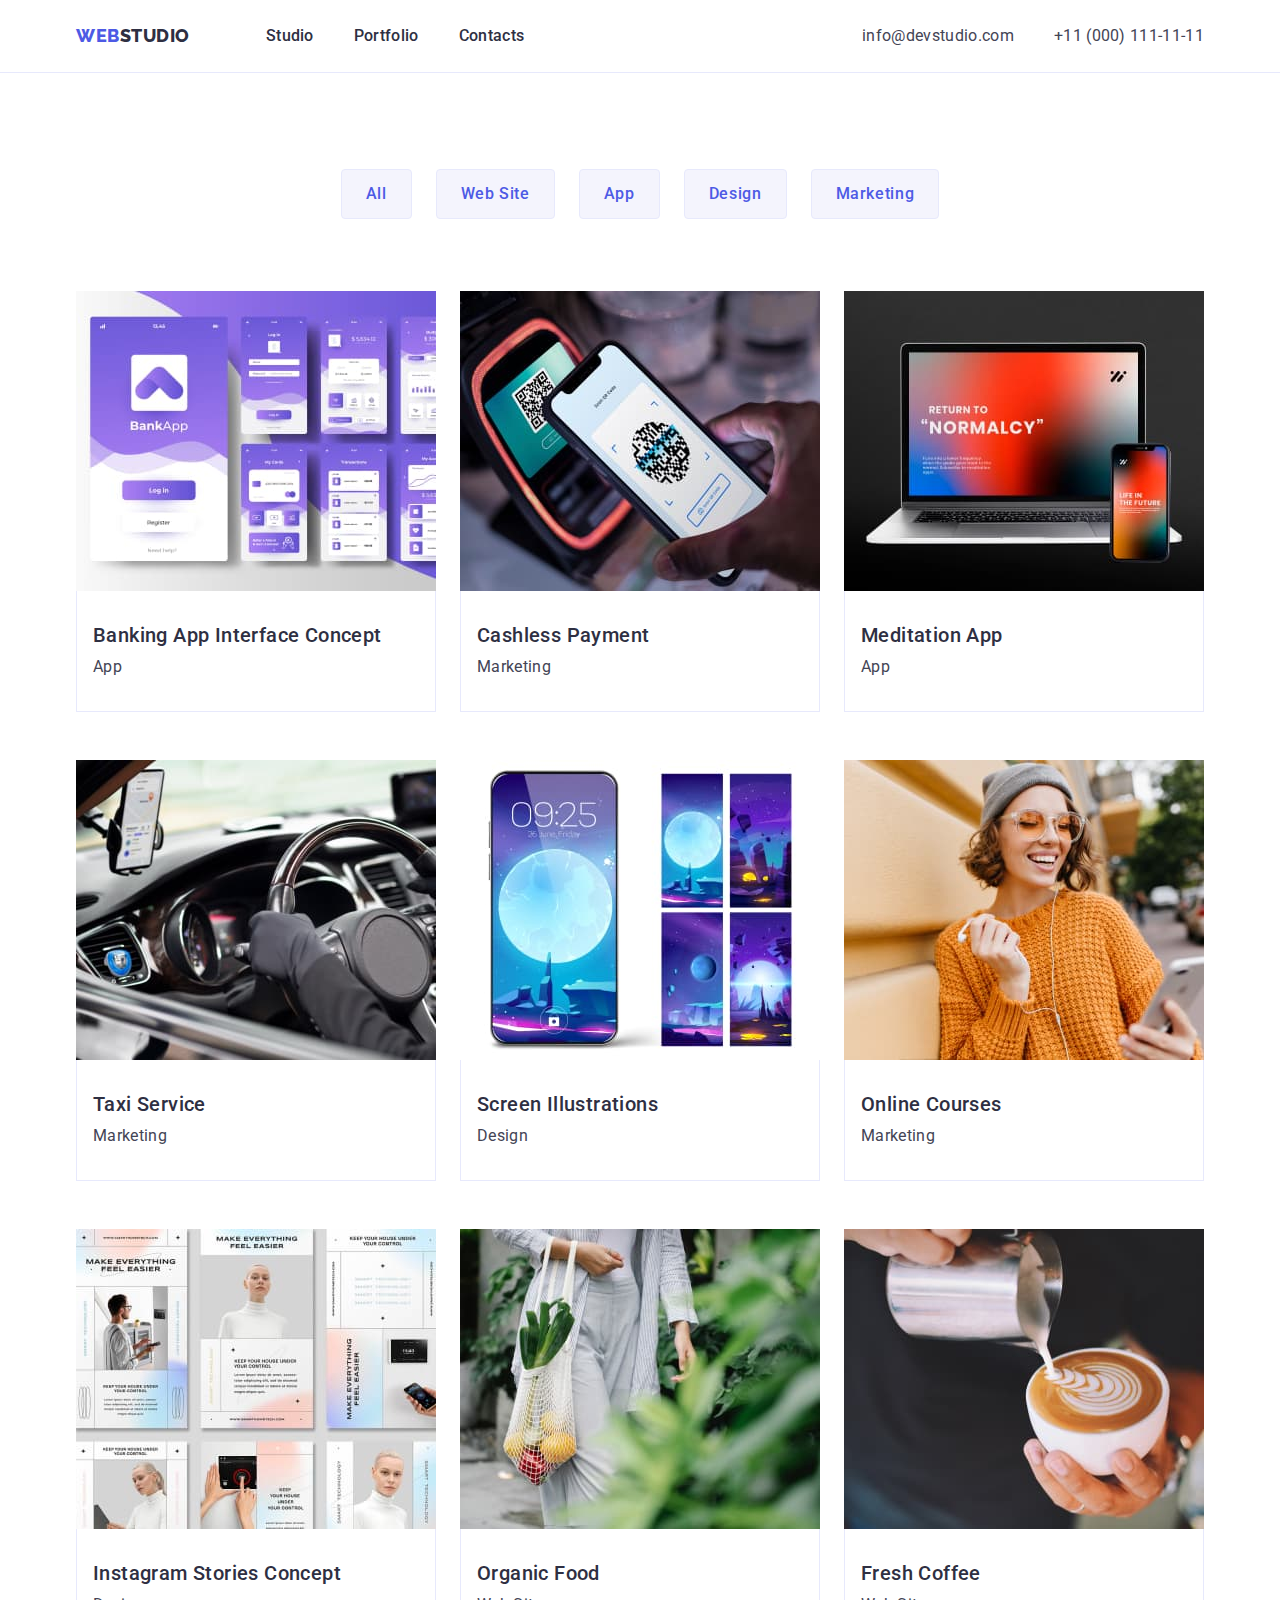
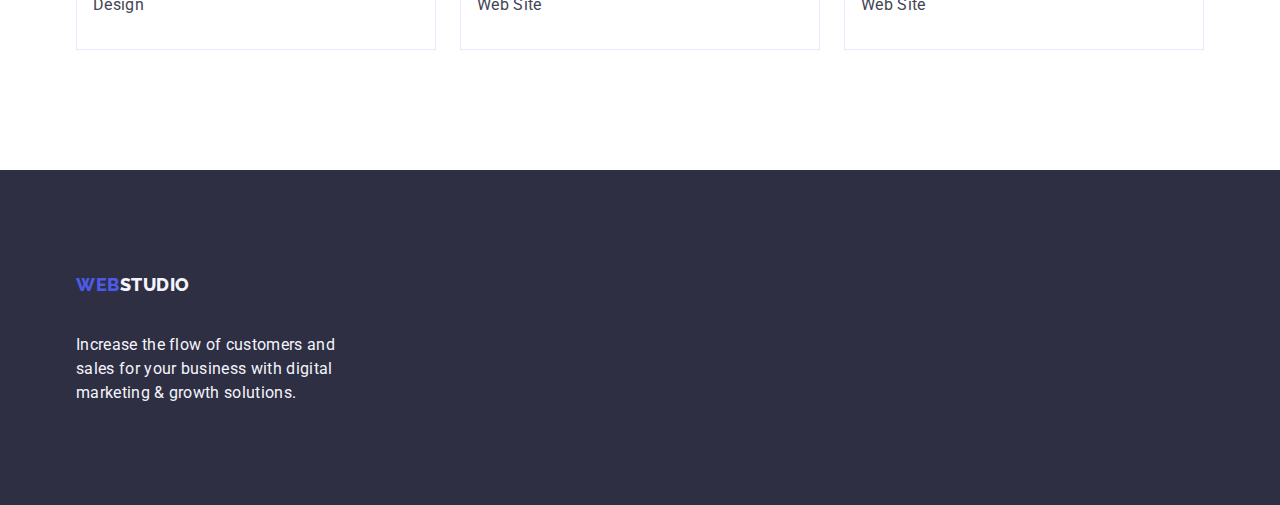
==== portfolio.html @ 231be2e0 "Initial commit" ====
<!DOCTYPE html>
<html lang="en">

<head>
    <meta charset="UTF-8">
    <meta http-equiv="X-UA-Compatible" content="IE=edge">
    <meta name="viewport" content="width=device-width, initial-scale=1.0">
    <title>Document</title>
    <link rel="preconnect" href="https://fonts.googleapis.com">
    <link rel="preconnect" href="https://fonts.gstatic.com" crossorigin>
    <link
        href="https://fonts.googleapis.com/css2?family=Raleway:wght@800&family=Roboto:wght@400;500;700;900&display=swap"
        rel="stylesheet">
    <link rel="stylesheet" href="https://cdn.jsdelivr.net/npm/modern-normalize@2.0.0/modern-normalize.min.css">
    <link rel="stylesheet" href="./css/styles.css">

</head>

<body>
    <!--Main Info-->
<header class="header">
    <div class="header-container container">
        <!--Navigation-->
        <nav class="navigation">

            <a class="link main-link" href="./index.html">Web<span class="logo-span">Studio</span></a>
            <ul class="nav-main list">

                <li><a class="nav-link link" href="./index.html">Studio</a></li>
                <li><a class="nav-link link" href="./portfolio.html">Portfolio</a></li>
                <li><a class="nav-link link" href="">Contacts</a></li>
            </ul>
        </nav>
        <address class="item">
            <ul class="list address-main nav-main">
                <li><a class="link-adress list link" href="mailto:info@devstudio.com">info@devstudio.com</a></li>
                <li><a class="link-adress list link" href="tel:+110001111111">+11 (000) 111-11-11</a></li>
            </ul>
        </address>
    </div>
</header>
    <main>
        <!--Links about us-->
        <section class="section-portfolio">
            <div class="container">
                <h1 class="visually-hidden">Portfolio</h1>
                <ul class="list btn-container">
                    <li class=""><button type="button" class="button-portfolio">All</button></li>
                    <li class=""><button type="button" class="button-portfolio">Web Site</button></li>
                    <li class=""><button type="button" class="button-portfolio">App</button></li>
                    <li class=""><button type="button" class="button-portfolio">Design</button></li>
                    <li class=""><button type="button" class="button-portfolio">Marketing</button></li>
                </ul>
                <ul class="list card-set-portfolio">

                    <li class="card-set-item potrfolio-list">
                        <a href="" class="link link-portfolio"><img src="./images/Bankapp.jpg" alt="banking application"
                                width="360">
                            <div class="potrfolio-card">
                                <h2 class="section-portfolio-title">Banking App Interface Concept</h2>
                                <p class="section-portfolio-text">App</p>
                            </div>
                        </a>
                    </li>
                    <li class="card-set-item potrfolio-list">
                        <a href="" class="link link-portfolio"><img src="./images/scancode.jpg"
                                alt="scaning QR code from phone" width="360">
                            <div class="potrfolio-card">
                                <h2 class="section-portfolio-title">Cashless Payment</h2>
                                <p class="section-portfolio-text">Marketing</p>
                            </div>
                        </a>

                    </li>
                    <li class="card-set-item potrfolio-list">
                        <a href="" class="link link-portfolio"><img src="./images/laptop.jpg"
                                alt="laptop staying on the table with information" width="360">
                            <div class="potrfolio-card">
                                <h2 class="section-portfolio-title">Meditation App</h2>
                                <p class="section-portfolio-text">App</p>
                            </div>
                        </a>

                    </li>
                    <li class="card-set-item potrfolio-list">
                        <a href="" class="link link-portfolio"><img src="./images/cardrive.jpg" alt="man drive a car"
                                width="360">
                            <div class="potrfolio-card">
                                <h2 class="section-portfolio-title">Taxi Service</h2>
                                <p class="section-portfolio-text">Marketing</p>
                            </div>
                        </a>

                    </li>
                    <li class="card-set-item potrfolio-list">
                        <a href="" class="link link-portfolio"><img src="./images/nightphone.jpg"
                                alt="phone with night theame" width="360">
                            <div class="potrfolio-card">
                                <h2 class="section-portfolio-title">Screen Illustrations</h2>
                                <p class="section-portfolio-text">Design</p>
                            </div>
                        </a>

                    </li>

                    <li class="card-set-item potrfolio-list">
                        <a href="" class="link link-portfolio"><img src="./images/smile.jpg" alt="smile woman"
                                width="360">
                            <div class="potrfolio-card">
                                <h2 class="section-portfolio-title">Online Courses</h2>
                                <p class="section-portfolio-text">Marketing</p>
                            </div>
                        </a>

                    </li>

                    <li class="card-set-item potrfolio-list">
                        <a href="" class="link link-portfolio"><img src="./images/teh.jpg" alt="tehnology with robot"
                                width="360">
                            <div class="potrfolio-card">
                                <h2 class="section-portfolio-title">Instagram Stories Concept</h2>
                                <p class="section-portfolio-text">Design</p>
                            </div>
                        </a>

                    </li>
                    <li class="card-set-item potrfolio-list">
                        <a href="" class="link link-portfolio"><img src="./images/woomanveg.jpg"
                                alt="woman with vegatebles" width="360">
                            <div class="potrfolio-card">
                                <h2 class="section-portfolio-title">Organic Food</h2>
                                <p class="section-portfolio-text">Web Site</p>
                            </div>
                        </a>

                    </li>
                    <li class="card-set-item potrfolio-list">
                        <a href="" class="link link-portfolio"><img src="./images/cupcoffe.jpg" alt="cup of the coffe"
                                width="360">
                            <div class="potrfolio-card">
                                <h2 class="section-portfolio-title">Fresh Coffee</h2>
                                <p class="section-portfolio-text">Web Site</p>
                            </div>
                        </a>

                    </li>
                </ul>
            </div>
        </section>
    </main>
<!--Footer-->
<footer class="footer">
    <div class="container">
        <a class="link footer-link" href="./index.html">Web<span class="footer-logo">Studio</span></a>
        <p class="footer-text">Increase the flow of customers and sales for your business with digital marketing &
            growth solutions.</p>
    </div>
</footer>
</body>

</html>
---- css/styles.css ----
:root {
    --iris-color: #4D5AE5;
    --ocean-color: #404BBF;
    --navy-blue-color: #2E2F42;
    --green-color: #31D0AA;
    --slate-color: #434455;
    --light-slate-color: #8E8F99;
    --cornflower-color: #E7E9FC;
    --cloud-color: #F4F4FD;
    --navy-blue-modal: #2E2F42;
    --grey-color: #2E2F42;
    --white-color: #FFFFFF;
    --dairy-color: #FCFCFC;
    /**
      |============================
      | Others
      |============================
    */
    --indent: 24px;
    --items: 3;
}

body {
    color: #434455;
    background-color: #ffffff;
    font-family: 'Roboto', sans-serif;
    letter-spacing: 0.02em;
}

.container {
    width: 1158px;
    padding-left: 15px;
    padding-right: 15px;
    margin-left: auto;
    margin-right: auto;
}

/**
  |============================
  | Reset start
  |============================
*/
h1,
h2,
h3,
h4,
h5,
h6,
p {
    margin: 0;
}

ul {
    padding: 0;
    margin: 0;
    list-style: none;
}

button {
    font-family: inherit;
    color: inherit;
    cursor: pointer;
}

img {
    display: block;
    max-width: 100%;
    height: auto;
}

.card-set {
display: flex;
flex-wrap: wrap;
gap: 24px;
}

.card-set-item{
width: calc(100% - var(--indent) * var(--items) - 1)/ var(--items);
}
/**
  |============================
  | Header
  |============================
*/
.header {
    border-bottom: 1px solid #e7e9fc
}
.header-container {
    display: flex;
    justify-content: space-between;
    
    
}
.navigation {
    display: flex;
    align-items: center;
       
}

.link {
text-decoration: none;
display: block;
}

.main-link {
    color: #4d5ae5;
    font-family: "Raleway", sans-serif;
    font-weight: 800;
    font-size: 18px;
    line-height: 1.17;
    text-transform: uppercase;
    letter-spacing: 0.03em;
    margin-right: 76px;
}

.logo-span {
    color: var(--navy-blue-color);
    margin: rig;
}

.nav-main{
display: flex;
gap: 40px;
height: 100%;
align-items: center;
}

.nav-link {
    color: var(--navy-blue-modal);
    font-weight: 500;
    font-size: 16px;
    line-height: 1.5;
    letter-spacing: 0.02em;
    font-family: 'Roboto', sans-serif;
    padding: 24px 0;
    
}

.list {
    list-style: none;
    text-decoration: none;
    margin: 0px;
    padding: 0px;

}

.link-adress {
    color: var(--slate-color);
    font-style: normal;
    font-weight: 400;
    font-size: 16px;
    line-height: 1.5;
    letter-spacing: 0.02em;
    font-family: 'Roboto', sans-serif;
}

.item {
    font-style: normal
}

/**
  |============================
  | Section main HERO
  |============================
*/
.section-hero {
    background-color: var(--navy-blue-color);
    text-align: center;
    padding: 188px 0 188px
}

.section-hero-title {
    color: var(--white-color);
    font-weight: 700;
    font-size: 56px;
    line-height: 1.07;
    letter-spacing: 0.02em;
    max-width: 496px;
    text-align: center;
    margin: 0 auto 48px;
}

/**
  |============================
  | Section main 
  |============================
*/
.section {
    background-color: #fff;
    padding: 120px 0 120px;
}

.section-container{
display: flex;
align-items: center;
gap: 24px;
}
.services {
    width: calc((100% - 3 * 24px) / 4);
}
.section-title {
    color: var(--navy-blue-color);
    font-weight: 500;
    font-size: 20px;
    line-height: 1.2;
    letter-spacing: 0.02em;
    margin-bottom: 8px;
}

.section-text {
    color: var(--slate-color);
    font-weight: 400;
    font-size: 16px;
    line-height: 1.5;
}

/**
  |============================
  | Section main work
  |============================
*/
.section-work {
    background-color: #fff;
    padding-bottom: 120px;
}

.section-work-title {
    color: #2e2f42;
    font-weight: 700;
    font-size: 36px;
    line-height: 1.11;
    text-transform: capitalize;
    text-align: center;
    margin-bottom: 72px;
   
}

/**
  |============================
  | Section main team
  |============================
*/
.section-team {
background-color: var(--cloud-color);
padding: 120px 0px 120px;
}

.section-team-title {
    color: #2e2f42;
    font-weight: 700;
    font-size: 36px;
    line-height: 1.11;
    letter-spacing: 0.02em;
    text-transform: capitalize;
    text-align: center;
    margin-bottom: 72px;
}
.card-team{
padding-top: 32px;
padding-left: 16px;
padding-right: 16px;
padding-bottom: 32px;
}
.section-team-subtitle {
    color: #2e2f42;
    font-weight: 500;
    font-size: 20px;
    line-height: 1.2;
    text-align: center;
    letter-spacing: 0.02em;
    margin-bottom: 8px
}

.section-team-list {
background-color: #FFFFFF;
border-radius: 0px 0px 4px 4px
}

.section-team-text {
    font-weight: 400;
    font-size: 16px;
    line-height: 1.5;
    text-align: center;

}

/**
  |============================
  | Footer
  |============================
*/
.footer {
    background-color: var(--navy-blue-color);
    padding: 100px 0 100px
}
.footer-link {
color: #4d5ae5;
font-family: "Raleway", sans-serif;
font-weight: 800;
font-size: 18px;
line-height: 1.17;
text-transform: uppercase;
letter-spacing: 0.03em;
display: inline-block;
margin-bottom: 16px;
}
.footer-logo {
    color: #F4F4FD;
    text-decoration: none;
    font-weight: 800;
    font-size: 18px;
    line-height: 1.7;
    letter-spacing: 0.03em;
    text-transform: uppercase;
    
}
.footer-text {
    color: #F4F4FD;
    font-weight: 400;
    font-size: 16px;
    line-height: 1.5;
    margin-top: 16px;
    max-width: 264px;
}

/**
  |============================
  | Section Portfolio
  |============================
*/
.section-portfolio {
    background-color: #fff;
    padding: 96px 0 120px 0
}
.btn-container{
display: flex;
justify-content: center;
gap: 24px;
margin-bottom: 72px
}
.card-set-portfolio{
display: flex;
flex-wrap: wrap;
row-gap: 48px;
column-gap: 24px;
}
.potrfolio-list{
row-gap: 48px;
}
.potrfolio-list-resume{
margin-bottom: 0px;
}
.potrfolio-card{
padding: 32px 16px;
border: 1px solid #E7E9FC;
text-align: left;
border-top: none;

}
.section-portfolio-title {
    color: var(--navy-blue-color);
    font-weight: 500;
    font-size: 20px;
    line-height: 1.2;
    letter-spacing: 0.02em;
    margin-bottom: 8px;
}
.section-portfolio-text {
    color: #434455;
    font-weight: 400;
    font-size: 16px;
    line-height: 1.5;
    letter-spacing: 0.02em;
}

/**
  |============================
  | Buttons and Navigation
  |============================
*/
.button-main {
    font-family: "Roboto", sans-serif;
    font-weight: 500;
    font-size: 16px;
    line-height: 1.5;
    letter-spacing: 0.04em;
    color: #ffffff;
    background-color: var(--iris-color);
    cursor: pointer;
    box-shadow: 0px 4px 4px rgba(0, 0, 0, 0.15);
    border-radius: 4px;
    padding: 16px 32px;
    min-width: 169px;
    height: 56px;
    border: none;
    display: block;
    margin: 0 auto;
}

.button-main:hover,
.button-main:focus {
    font-family: "Roboto", sans-serif;
    font-weight: 500;
    font-size: 16px;
    line-height: 1.5;
    letter-spacing: 0.04em;
    color: #ffffff;
    background-color: var(--ocean-color);
}

.nav-link:focus,
.nav-link:hover {
    color: var(--ocean-color);
}

.link-adress:focus,
.link-adress:hover {
    color: var(--ocean-color);
}

.button-portfolio {
    color: #4d5ae5;
    font-family: "Roboto", sans-serif;
    font-weight: 500;
    font-size: 16px;
    line-height: 1.5;
    letter-spacing: 0.04em;
    background-color: #F4F4FD;
    cursor: pointer;
    border: 1px solid #E7E9FC;
    border-radius: 4px;
    padding: 12px 24px 12px 24px;
}

.button-portfolio:hover,
.button-portfolio:focus {
    color: #FFFFFF;
    font-family: "Roboto", sans-serif;
    font-weight: 500;
    font-size: 16px;
    line-height: 1.5;
    letter-spacing: 0.04em;
    background-color: var(--ocean-color);
    box-shadow: 0px 3px 1px rgba(0, 0, 0, 0.1), 0px 2px 1px rgba(0, 0, 0, 0.08), 0px 2px 2px rgba(0, 0, 0, 0.12);
    border-radius: 4px;
    border: 1px solid transparent
}
/**
  |============================
  | Optional
  |============================
*/
.visually-hidden {
    position: absolute;
    width: 1px;
    height: 1px;
    margin: -1px;
    border: 0;
    padding: 0;

    white-space: nowrap;
    clip-path: inset(100%);
    clip: rect(0 0 0 0);
    overflow: hidden;
}
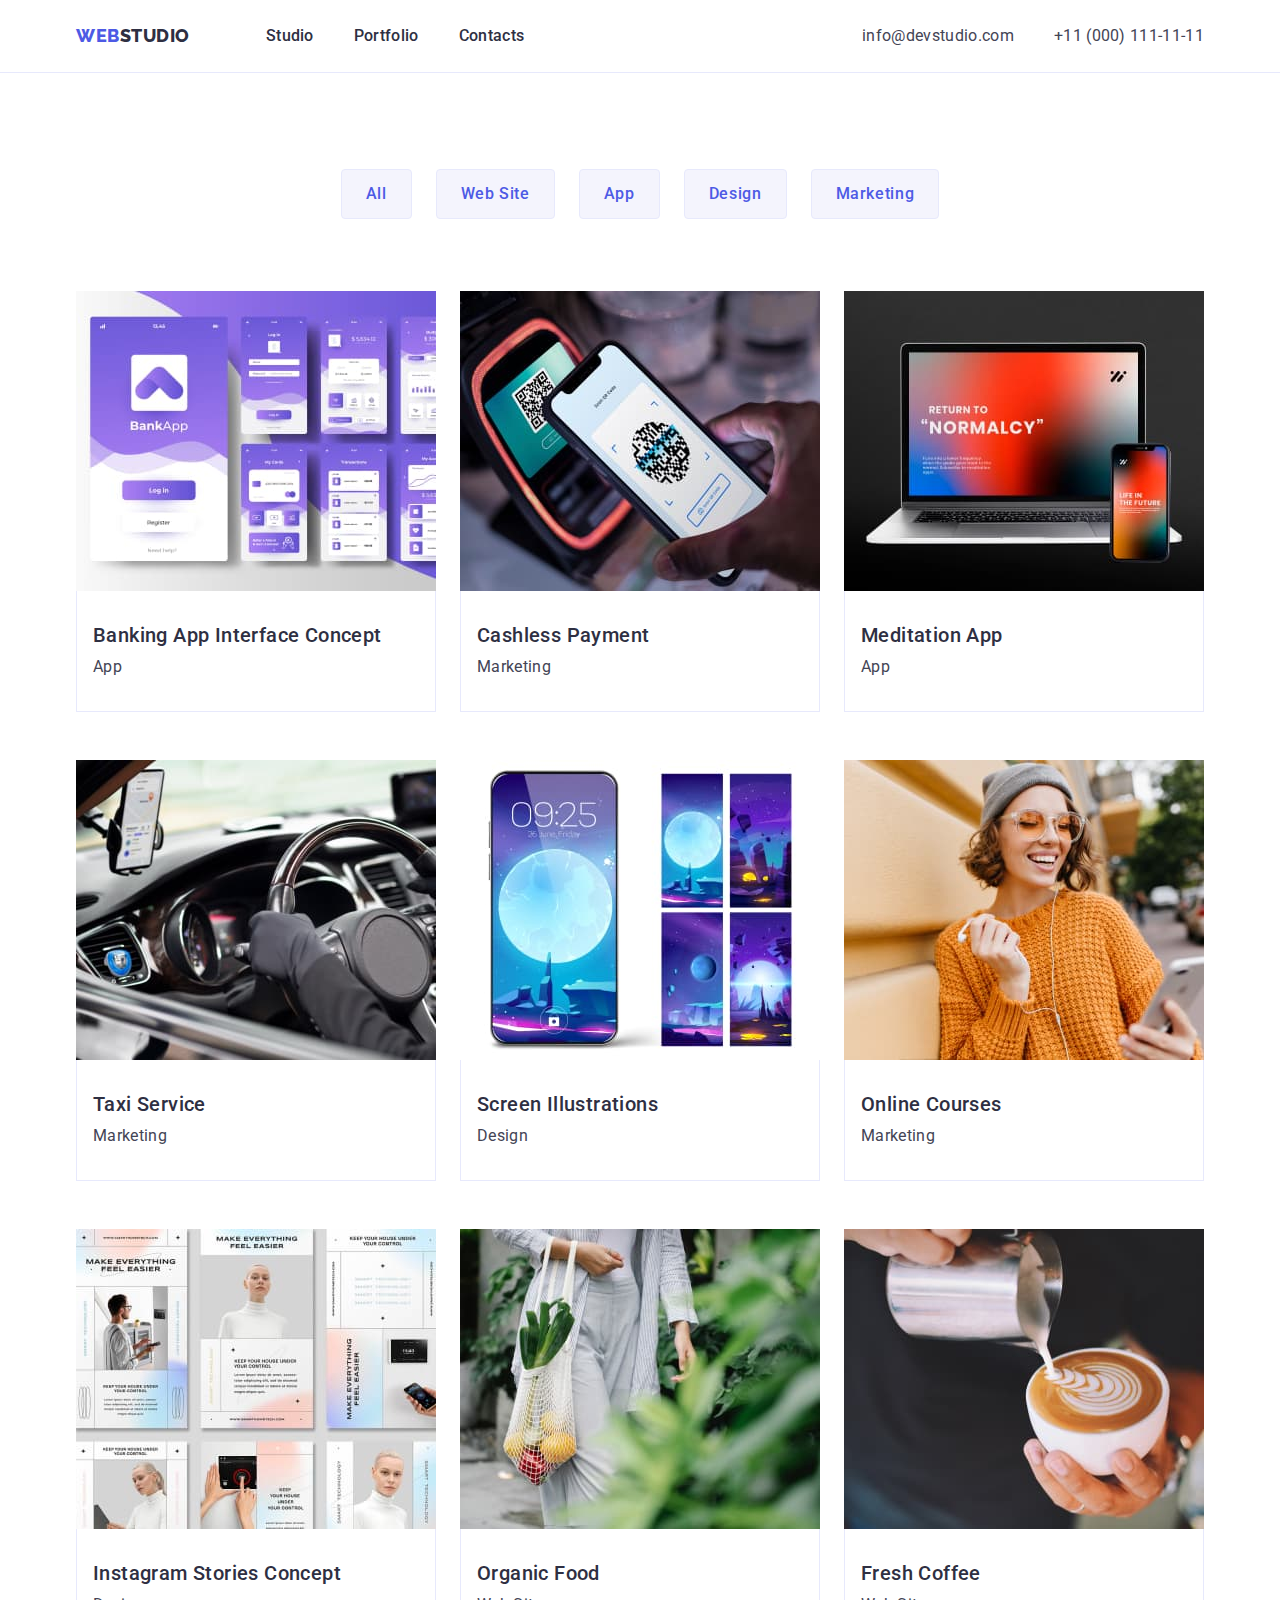
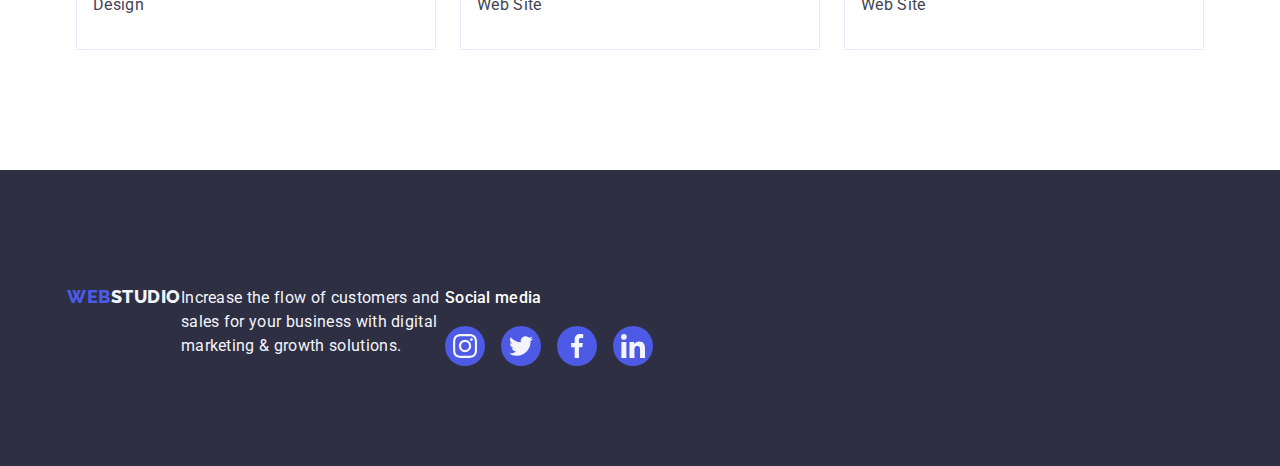
==== commit 315db8e3: "uppdt" ====
--- a/portfolio.html
+++ b/portfolio.html
@@ -150,10 +150,47 @@
     </main>
 <!--Footer-->
 <footer class="footer">
-    <div class="container">
+    <div class="container footer-wrapper">
         <a class="link footer-link" href="./index.html">Web<span class="footer-logo">Studio</span></a>
         <p class="footer-text">Increase the flow of customers and sales for your business with digital marketing &
             growth solutions.</p>
+        <div class="container-social">
+            <h2 class="footer-social-title">Social media</h2>
+            <ul class="social-media">
+                <li class="social-media-items">
+                    <a href="" class="social-media-link" target="_blank" rel="noopener norefferer"
+                        aria-label="Instagram Icon">
+                        <svg class="social-media-icon" width="24" height="24">
+                            <use href="./images/icons.svg#icon-instagram"></use>
+                        </svg>
+                    </a>
+                </li>
+                <li class="social-media-items">
+                    <a href="" class="social-media-link" target="_blank" rel="noopener norefferer"
+                        aria-label="Twitter Icon">
+                        <svg class="social-media-icon" width="24" height="24">
+                            <use href="./images/icons.svg#icon-twitter"></use>
+                        </svg>
+                    </a>
+                </li>
+                <li class="social-media-items">
+                    <a href="" class="social-media-link" target="_blank" rel="noopener norefferer"
+                        aria-label="Facebook Icon">
+                        <svg class="social-media-icon" width="24" height="24">
+                            <use href="./images/icons.svg#icon-facebook"></use>
+                        </svg>
+                    </a>
+                </li>
+                <li class="social-media-items">
+                    <a href="" class="social-media-link" target="_blank" rel="noopener norefferer"
+                        aria-label="Linkedin Icon">
+                        <svg class="social-media-icon" width="24" height="24">
+                            <use href="./images/icons.svg#icon-linkedin"></use>
+                        </svg>
+                    </a>
+                </li>
+            </ul>
+        </div>
     </div>
 </footer>
 </body>
--- a/css/styles.css
+++ b/css/styles.css
@@ -165,8 +165,13 @@
 */
 .section-hero {
     background-color: var(--navy-blue-color);
-    text-align: center;
-    padding: 188px 0 188px
+    padding: 188px 0 188px;
+    background:linear-gradient(rgba(46, 47, 66, 0.7),rgba(46, 47, 66, 0.7)),url(../images/officeworking.jpg);
+    background-repeat: no-repeat;
+    background-size:cover;
+    background-position: center;
+    max-width: 1440px;
+    margin: 0 auto;
 }
 
 .section-hero-title {
@@ -198,6 +203,27 @@
 .services {
     width: calc((100% - 3 * 24px) / 4);
 }
+.services::before{
+content: '';
+display:block;
+height: 112px;
+background-repeat: no-repeat;
+background-color: var(--cornflower-color);
+border-radius: 4px;
+background-position: center;
+}
+.icon-antenna::before{
+background-image: url(../images/antenna.png);
+}
+.icon-clock::before{
+background-image: url(../images/clock.png);
+}
+.icon-diagram::before{
+background-image: url(../images/diagram.png);
+}
+.icon-astronaut::before{
+background-image: url(../images/astronaut.png);
+}
 .section-title {
     color: var(--navy-blue-color);
     font-weight: 500;
@@ -212,6 +238,14 @@
     font-weight: 400;
     font-size: 16px;
     line-height: 1.5;
+}
+.main-icon{
+max-width: 264px;
+background-size: 64px 64px;
+background-color: var(--cornflower-color);
+width: 264px;
+height: 112px;
+border-radius: 4px;
 }
 
 /**
@@ -260,6 +294,7 @@
 padding-left: 16px;
 padding-right: 16px;
 padding-bottom: 32px;
+box-shadow: 0px 1px 6px rgba(46, 47, 66, 0.08), 0px 1px 1px rgba(46, 47, 66, 0.16), 0px 2px 1px rgba(46, 47, 66, 0.08);
 }
 .section-team-subtitle {
     color: #2e2f42;
@@ -281,9 +316,76 @@
     font-size: 16px;
     line-height: 1.5;
     text-align: center;
-
-}
-
+    margin-bottom: 8px;
+}
+.social{
+display: flex;
+gap: 24px;
+justify-content: center;
+}
+.social-link{
+display: flex;
+justify-content: center;
+align-items: center;
+width: 40px;
+height: 40px;
+background-color: var(--iris-color);
+border-radius: 50%;
+box-shadow: 1px;
+}
+.social-link:hover,
+.social-link:focus
+{
+background-color: var(--ocean-color);
+}
+/**
+  |============================
+  | Section Customers
+  |============================
+*/
+.section-customers{
+padding: 109px 0 120px;
+}
+.section-customers-title{
+font-weight: 700;
+font-size: 36px;
+line-height: 1.1;
+text-align: center;
+letter-spacing: 0.02em;
+text-transform: capitalize;
+color: var(--navy-blue-color);
+margin-bottom: 72px;
+}
+.customers{
+display: flex;
+gap: 24px;
+justify-content: center;
+}
+.customers-team{
+width: calc((100% - 168px) / 6);
+height: 88px;
+}
+.customers-link{
+display: flex;
+justify-content: center;
+align-items: center;
+width: 100%;
+height: 100%;
+border: 1px solid var(--light-slate-color);
+border-radius: 4px;
+}
+.customers-icon{
+fill: var(--light-slate-color);
+
+}
+.customers-link:hover,
+.customers-link:focus{
+border-color: var(--ocean-color);
+}
+.customers-link:hover .customers-icon,
+.customers-link:focus .customers-icon{
+fill: var(--ocean-color);
+}
 /**
   |============================
   | Footer
@@ -291,8 +393,17 @@
 */
 .footer {
     background-color: var(--navy-blue-color);
-    padding: 100px 0 100px
-}
+    padding: 100px 0 100px;
+}
+.footer .container {
+display: flex;
+align-items: baseline;
+text-align: start;
+}
+.footer-wrapper{
+margin-right: 70px;
+}
+
 .footer-link {
 color: #4d5ae5;
 font-family: "Raleway", sans-serif;
@@ -321,8 +432,34 @@
     line-height: 1.5;
     margin-top: 16px;
     max-width: 264px;
-}
-
+    max-height: 72px;
+}
+
+.footer-social-title{
+font-weight: 500;
+font-size: 16px;
+line-height: 1.5;
+letter-spacing: 0.02em;
+color: var(--white-color);
+margin-bottom: 16px;
+}
+.social-media {
+display: flex;
+gap: 16px;
+}
+.social-media-link{
+display: flex;
+justify-content: center;
+align-items: center;
+width: 40px;
+height: 40px;
+background-color: var(--iris-color);
+border-radius: 50%;
+}
+.social-media-link:hover,
+.social-media-link:focus{
+background-color: var(--green-color);    
+}
 /**
   |============================
   | Section Portfolio
@@ -346,6 +483,9 @@
 }
 .potrfolio-list{
 row-gap: 48px;
+}
+.potrfolio-list:hover{
+box-shadow: 0px 1px 6px rgba(46, 47, 66, 0.08), 0px 1px 1px rgba(46, 47, 66, 0.16), 0px 2px 1px rgba(46, 47, 66, 0.08);
 }
 .potrfolio-list-resume{
 margin-bottom: 0px;
@@ -355,7 +495,6 @@
 border: 1px solid #E7E9FC;
 text-align: left;
 border-top: none;
-
 }
 .section-portfolio-title {
     color: var(--navy-blue-color);
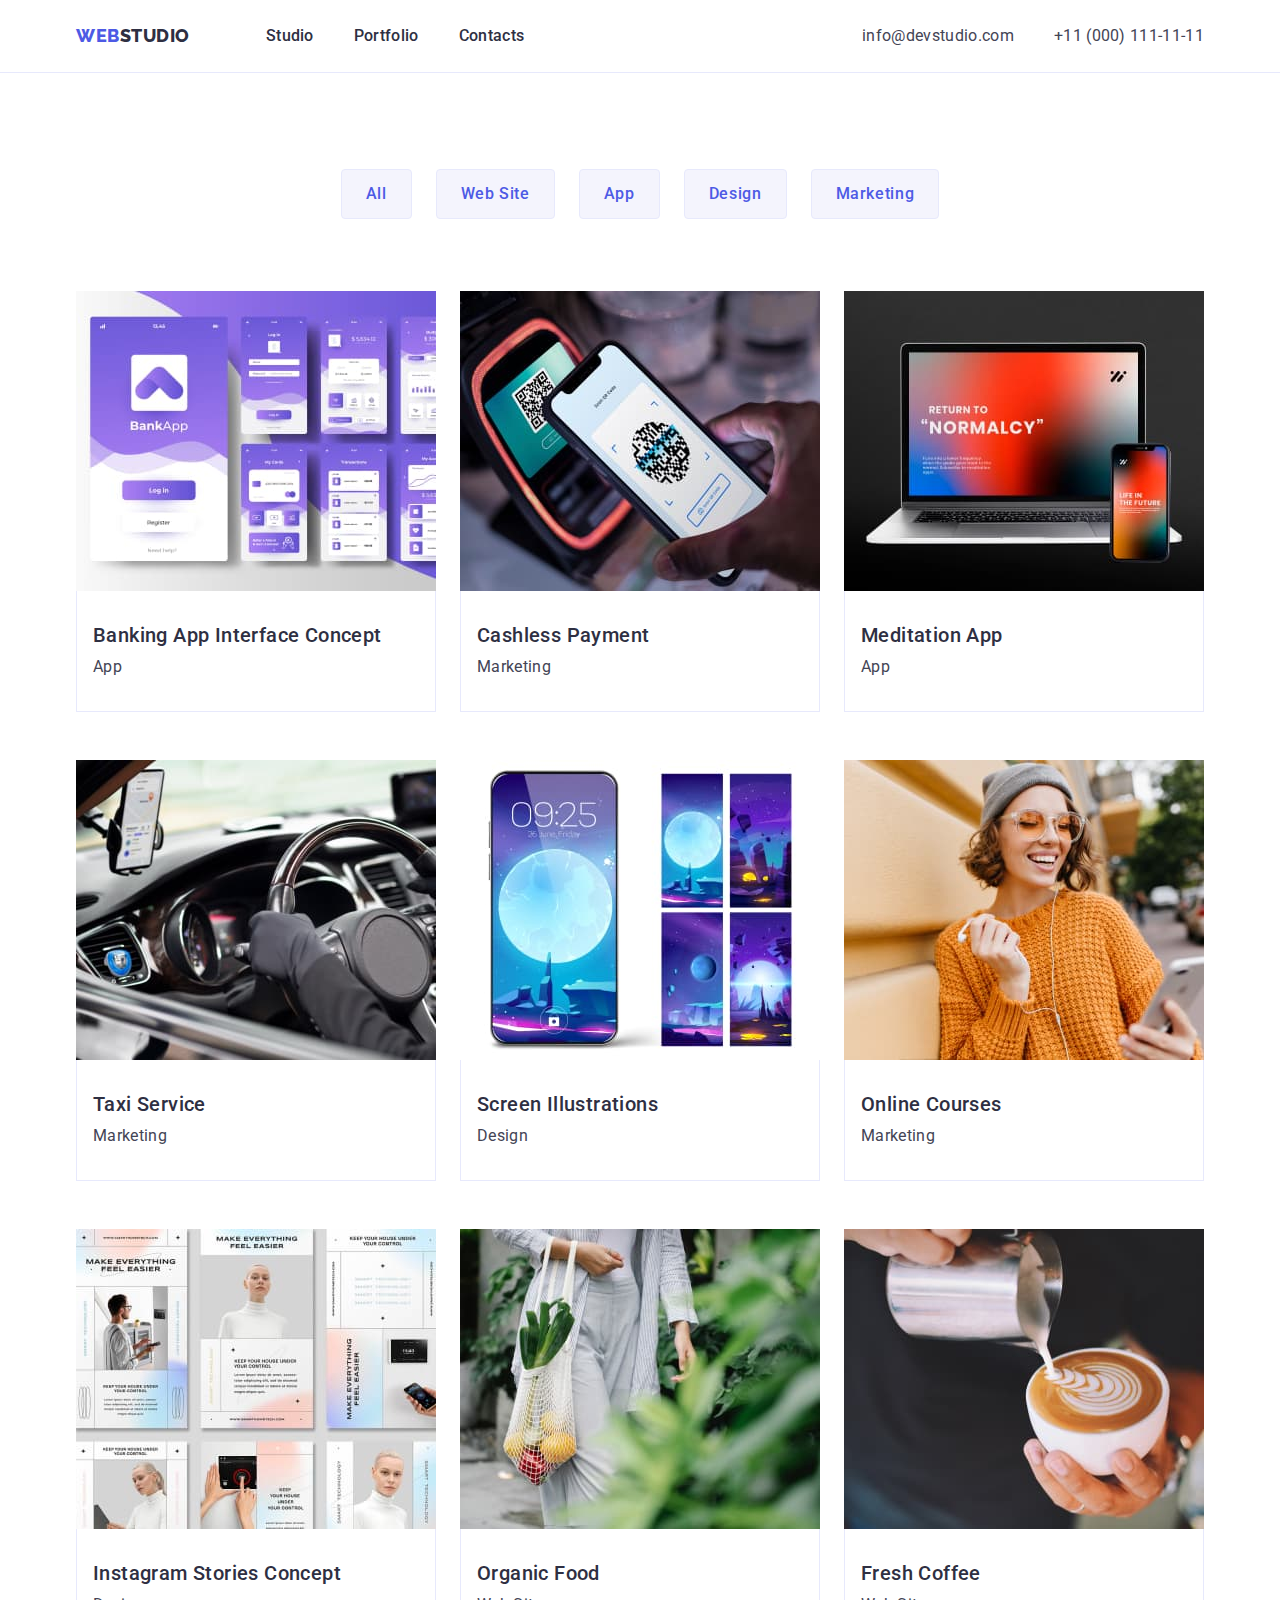
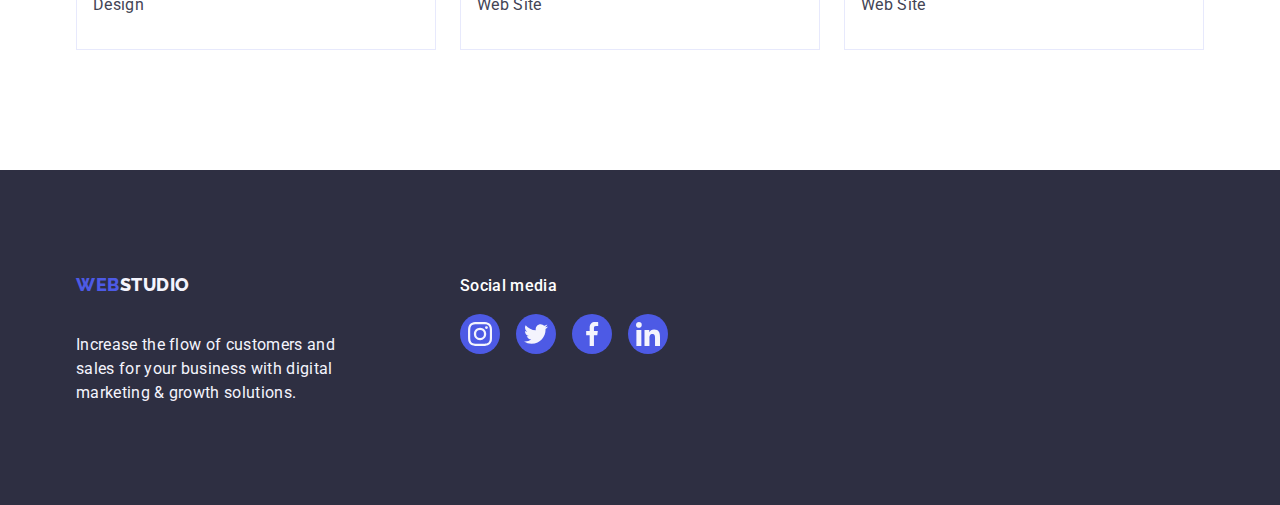
==== commit 647bfabd: "uppdt" ====
--- a/portfolio.html
+++ b/portfolio.html
@@ -149,50 +149,53 @@
         </section>
     </main>
 <!--Footer-->
-<footer class="footer">
-    <div class="container footer-wrapper">
-        <a class="link footer-link" href="./index.html">Web<span class="footer-logo">Studio</span></a>
-        <p class="footer-text">Increase the flow of customers and sales for your business with digital marketing &
-            growth solutions.</p>
-        <div class="container-social">
-            <h2 class="footer-social-title">Social media</h2>
-            <ul class="social-media">
-                <li class="social-media-items">
-                    <a href="" class="social-media-link" target="_blank" rel="noopener norefferer"
-                        aria-label="Instagram Icon">
-                        <svg class="social-media-icon" width="24" height="24">
-                            <use href="./images/icons.svg#icon-instagram"></use>
-                        </svg>
-                    </a>
-                </li>
-                <li class="social-media-items">
-                    <a href="" class="social-media-link" target="_blank" rel="noopener norefferer"
-                        aria-label="Twitter Icon">
-                        <svg class="social-media-icon" width="24" height="24">
-                            <use href="./images/icons.svg#icon-twitter"></use>
-                        </svg>
-                    </a>
-                </li>
-                <li class="social-media-items">
-                    <a href="" class="social-media-link" target="_blank" rel="noopener norefferer"
-                        aria-label="Facebook Icon">
-                        <svg class="social-media-icon" width="24" height="24">
-                            <use href="./images/icons.svg#icon-facebook"></use>
-                        </svg>
-                    </a>
-                </li>
-                <li class="social-media-items">
-                    <a href="" class="social-media-link" target="_blank" rel="noopener norefferer"
-                        aria-label="Linkedin Icon">
-                        <svg class="social-media-icon" width="24" height="24">
-                            <use href="./images/icons.svg#icon-linkedin"></use>
-                        </svg>
-                    </a>
-                </li>
-            </ul>
+    <footer class="footer">
+        <div class="container">
+            <div class="footer-wrapper">
+                <a class="link footer-link" href="./index.html">Web<span class="footer-logo">Studio</span></a>
+                <p class="footer-text">Increase the flow of customers and sales for your business with digital marketing
+                    &
+                    growth solutions.</p>
+            </div>
+            <div class="container-social">
+                <p class="footer-social-text">Social media</p>
+                <ul class="social-media">
+                    <li class="social-media-items">
+                        <a href="" class="social-media-link" target="_blank" rel="noopener norefferer"
+                            aria-label="Instagram Icon">
+                            <svg class="social-media-icon" width="24" height="24">
+                                <use href="./images/icons.svg#icon-instagram"></use>
+                            </svg>
+                        </a>
+                    </li>
+                    <li class="social-media-items">
+                        <a href="" class="social-media-link" target="_blank" rel="noopener norefferer"
+                            aria-label="Twitter Icon">
+                            <svg class="social-media-icon" width="24" height="24">
+                                <use href="./images/icons.svg#icon-twitter"></use>
+                            </svg>
+                        </a>
+                    </li>
+                    <li class="social-media-items">
+                        <a href="" class="social-media-link" target="_blank" rel="noopener norefferer"
+                            aria-label="Facebook Icon">
+                            <svg class="social-media-icon" width="24" height="24">
+                                <use href="./images/icons.svg#icon-facebook"></use>
+                            </svg>
+                        </a>
+                    </li>
+                    <li class="social-media-items">
+                        <a href="" class="social-media-link" target="_blank" rel="noopener norefferer"
+                            aria-label="Linkedin Icon">
+                            <svg class="social-media-icon" width="24" height="24">
+                                <use href="./images/icons.svg#icon-linkedin"></use>
+                            </svg>
+                        </a>
+                    </li>
+                </ul>
+            </div>
         </div>
-    </div>
-</footer>
+    </footer>
 </body>
 
 </html>--- a/css/styles.css
+++ b/css/styles.css
@@ -83,7 +83,10 @@
   |============================
 */
 .header {
-    border-bottom: 1px solid #e7e9fc
+border-bottom: 1px solid #e7e9fc;
+box-shadow: 0px 2px 1px rgba(46, 47, 66, 0.08),
+    0px 1px 1px rgba(46, 47, 66, 0.16),
+    0px 1px 6px rgba(46, 47, 66, 0.08);;
 }
 .header-container {
     display: flex;
@@ -194,35 +197,21 @@
     background-color: #fff;
     padding: 120px 0 120px;
 }
-
-.section-container{
-display: flex;
-align-items: center;
+.main-services{
+display: flex;
 gap: 24px;
 }
 .services {
     width: calc((100% - 3 * 24px) / 4);
 }
-.services::before{
-content: '';
-display:block;
+.main-wrapper {
+display: flex;
+align-items: center;
+justify-content: center;
 height: 112px;
-background-repeat: no-repeat;
-background-color: var(--cornflower-color);
+background-color: var(--cloud-color);
 border-radius: 4px;
-background-position: center;
-}
-.icon-antenna::before{
-background-image: url(../images/antenna.png);
-}
-.icon-clock::before{
-background-image: url(../images/clock.png);
-}
-.icon-diagram::before{
-background-image: url(../images/diagram.png);
-}
-.icon-astronaut::before{
-background-image: url(../images/astronaut.png);
+margin-bottom: 8px;
 }
 .section-title {
     color: var(--navy-blue-color);
@@ -278,7 +267,7 @@
 background-color: var(--cloud-color);
 padding: 120px 0px 120px;
 }
-
+.{}
 .section-team-title {
     color: #2e2f42;
     font-weight: 700;
@@ -294,7 +283,6 @@
 padding-left: 16px;
 padding-right: 16px;
 padding-bottom: 32px;
-box-shadow: 0px 1px 6px rgba(46, 47, 66, 0.08), 0px 1px 1px rgba(46, 47, 66, 0.16), 0px 2px 1px rgba(46, 47, 66, 0.08);
 }
 .section-team-subtitle {
     color: #2e2f42;
@@ -308,7 +296,10 @@
 
 .section-team-list {
 background-color: #FFFFFF;
-border-radius: 0px 0px 4px 4px
+border-radius: 0px 0px 4px 4px;
+box-shadow: 0px 1px 6px rgba(46, 47, 66, 0.08),
+        0px 1px 1px rgba(46, 47, 66, 0.16),
+        0px 2px 1px rgba(46, 47, 66, 0.08);
 }
 
 .section-team-text {
@@ -322,6 +313,9 @@
 display: flex;
 gap: 24px;
 justify-content: center;
+}
+.icon-team{
+fill: var(--cloud-color);
 }
 .social-link{
 display: flex;
@@ -344,12 +338,12 @@
   |============================
 */
 .section-customers{
-padding: 109px 0 120px;
+padding: 120px 0 120px;
 }
 .section-customers-title{
 font-weight: 700;
 font-size: 36px;
-line-height: 1.1;
+line-height: 1.11;
 text-align: center;
 letter-spacing: 0.02em;
 text-transform: capitalize;
@@ -362,7 +356,7 @@
 justify-content: center;
 }
 .customers-team{
-width: calc((100% - 168px) / 6);
+width: calc((100% - 120px) / 6);
 height: 88px;
 }
 .customers-link{
@@ -373,6 +367,7 @@
 height: 100%;
 border: 1px solid var(--light-slate-color);
 border-radius: 4px;
+color: var(--light-slate-color);
 }
 .customers-icon{
 fill: var(--light-slate-color);
@@ -381,10 +376,11 @@
 .customers-link:hover,
 .customers-link:focus{
 border-color: var(--ocean-color);
+color: var(--ocean-color);
 }
 .customers-link:hover .customers-icon,
 .customers-link:focus .customers-icon{
-fill: var(--ocean-color);
+fill: currentColor;
 }
 /**
   |============================
@@ -401,7 +397,7 @@
 text-align: start;
 }
 .footer-wrapper{
-margin-right: 70px;
+margin-right: 120px
 }
 
 .footer-link {
@@ -435,7 +431,7 @@
     max-height: 72px;
 }
 
-.footer-social-title{
+.footer-social-text{
 font-weight: 500;
 font-size: 16px;
 line-height: 1.5;
@@ -447,6 +443,9 @@
 display: flex;
 gap: 16px;
 }
+.social-media-icon{
+fill: var(--cloud-color);
+}
 .social-media-link{
 display: flex;
 justify-content: center;
@@ -484,8 +483,11 @@
 .potrfolio-list{
 row-gap: 48px;
 }
-.potrfolio-list:hover{
-box-shadow: 0px 1px 6px rgba(46, 47, 66, 0.08), 0px 1px 1px rgba(46, 47, 66, 0.16), 0px 2px 1px rgba(46, 47, 66, 0.08);
+.link-portfolio:hover,
+.link-portfolio:focus{
+box-shadow: 0px 1px 6px rgba(46, 47, 66, 0.08),
+    0px 1px 1px rgba(46, 47, 66, 0.16),
+    0px 2px 1px rgba(46, 47, 66, 0.08);
 }
 .potrfolio-list-resume{
 margin-bottom: 0px;
